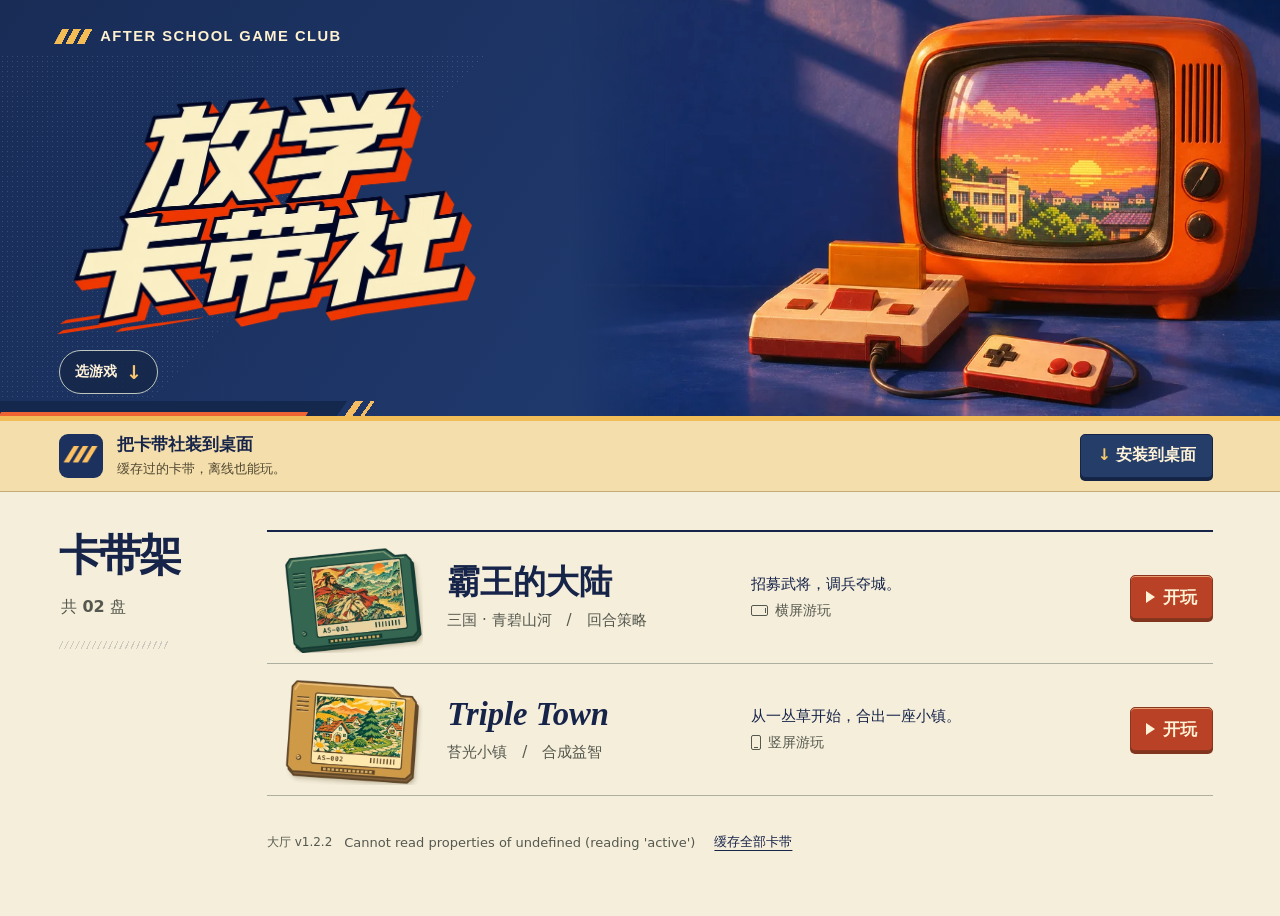
==== index.html @ d0e0dc29 "Publish the static game club v1.2.2 with unified loading feedback" ====
<!doctype html>
<html lang="zh-CN">
<head>
  <meta charset="utf-8">
  <meta name="viewport" content="width=device-width, initial-scale=1, viewport-fit=cover">
  <meta name="theme-color" content="#1c315d">
  <meta name="description" content="在放学后的窗边游戏台，挑一盘经典游戏卡带。在线玩《霸王的大陆》和《Triple Town》。">
  <title>放学卡带社</title>
  <link rel="icon" href="assets/club.svg" type="image/svg+xml">
  <link rel="stylesheet" href="club.css"><link rel="stylesheet" href="player.css">
  <link rel="manifest" href="club.webmanifest">
  <link rel="apple-touch-icon" href="assets/club-192.png">
  <meta name="mobile-web-app-capable" content="yes">
  <meta name="apple-mobile-web-app-capable" content="yes">
  <script type="module" src="catalog.js"></script>
</head>
<body>
  <main id="club-lobby">
    <header class="poster">
      <div class="poster-inner">
        <img class="room" src="assets/window-1000.webp" srcset="assets/window-600.webp 600w, assets/window-1000.webp 1000w, assets/window-1536.webp 1536w" sizes="(max-width: 650px) 114vw, 60vw" alt="" fetchpriority="high">
        <div class="imprint" lang="en"><i aria-hidden="true"></i>After School Game Club</div>
        <h1><img class="wordmark" src="assets/wordmark.webp" alt="放学卡带社" width="870" height="527"></h1>
        <a class="jump" href="#shelf">选游戏 <span aria-hidden="true">↓</span></a>
        <div class="trim" aria-hidden="true"></div>
      </div>
    </header>
    <aside class="install-panel" id="install-panel" aria-label="安装放学卡带社" hidden>
      <div class="install-inner">
        <img src="assets/club-192.png" width="44" height="44" alt="">
        <div class="install-copy"><strong>把卡带社装到桌面</strong><span>缓存过的卡带，离线也能玩。</span></div>
        <button type="button" id="install-app"><span aria-hidden="true">↓</span> 安装到桌面</button>
        <div id="install-help" hidden><p role="status"></p><button type="button" id="already-installed">已安装，收起提示</button></div>
      </div>
    </aside>
    <section id="shelf" class="shelf" aria-labelledby="shelf-title">
      <header class="shelf-heading"><h2 id="shelf-title" tabindex="-1">卡带架</h2><span id="count"></span></header>
      <div class="rows" id="rows"></div>
      <noscript>请启用 JavaScript 以载入游戏卡带。</noscript>
      <aside class="offline-tools" hidden>
        <span id="club-version"></span>
        <span id="offline-status" role="status">正在检查离线卡带…</span>
        <button type="button" id="cache-all">缓存全部卡带</button>
        <div class="cache-meter"><progress id="cache-progress" aria-label="全部卡带下载进度" max="100" value="0" hidden></progress><span id="cache-detail" hidden></span></div>
      </aside>
    </section>
  </main>
  <main class="machine" hidden>
    <div class="session" inert>
      <div class="game-controls" role="group" aria-label="游戏窗口控制">
        <button type="button" class="float-back" data-back aria-label="返回卡带架" title="返回卡带架">‹</button>
        <button type="button" id="toggle-fullscreen" aria-label="全屏游玩" aria-pressed="false" title="全屏游玩">
          <svg viewBox="0 0 24 24" aria-hidden="true"><path class="expand" d="M9 4H4v5m11-5h5v5M4 15v5h5m11-5v5h-5"/><path class="contract" d="M4 9h5V4m6 0v5h5M9 20v-5H4m11 5v-5h5"/></svg>
        </button>
      </div>
      <div class="bay" id="bay"></div>
    </div>
    <p id="screen-status" role="status" hidden></p>
    <div class="power-on" aria-hidden="true"></div>
    <section class="curtain" aria-label="卡带启动">
      <div class="ticket">
        <div class="tv"><img id="tune" alt="" width="816" height="568"><a class="back-link" data-back href="./#shelf">← 卡带架</a></div>
        <div class="ticket-info">
          <h1 class="game-name"></h1><p id="edition"></p>
          <div class="boot-info">
            <h2 id="state-title" aria-live="polite">正在载入卡带</h2>
            <p id="status" role="status">正在打开游戏…</p>
            <div id="meter" hidden><span id="percent" aria-hidden="true"></span><div class="meter-track"><progress aria-labelledby="status" max="100"></progress></div></div>
            <p class="hint" id="hint" hidden></p>
            <div class="boot-actions">
              <button class="action" id="proceed" hidden type="button"></button>
              <a class="secondary" id="open-game-tab" target="_blank" rel="noopener" hidden>在浏览器中打开</a>
            </div>
          </div>
        </div>
      </div>
    </section>
    <dialog id="leave" aria-labelledby="leave-title" aria-describedby="leave-note"><h2 id="leave-title"></h2><p id="leave-note"></p><div class="dialog-buttons"><button id="stay" class="secondary" autofocus>留在游戏</button><button id="exit" class="action"></button></div></dialog>
    <noscript>请启用 JavaScript 后再进入游戏。<a href="./">返回卡带架</a></noscript>
  </main>
  <template id="game-row">
    <a class="game-row">
      <img class="cartridge" alt="" width="128" height="101">
      <span class="identity"><strong class="game-title"></strong><span class="subtitle"></span><small class="game-version"></small></span>
      <span class="orientation"><i class="device" aria-hidden="true"></i><span class="direction"></span></span>
      <span class="description"></span>
      <span class="play-key" aria-hidden="true"><i></i>开玩</span>
    </a>
  </template>
</body>
</html>
---- club.css ----
:root {
  color-scheme: light;
  --ink: #17244a;
  --paper: #f5eedb;
  --muted: #55584e;
  --line: #adb0a1;
  --orange: #b94226;
  --safe-top: env(safe-area-inset-top, 0px);
  --safe-bottom: env(safe-area-inset-bottom, 0px);
  font-family: "PingFang SC", "Microsoft YaHei", system-ui, sans-serif;
  color: var(--ink);
  background: var(--paper);
}
* { box-sizing: border-box; }
body { margin: 0; background: radial-gradient(ellipse at 4px 7px, #8b735521 0 .55px, transparent .9px) 0 0/23px 19px, var(--paper); }
a { color: inherit; text-decoration: none; }
button { color: inherit; font: inherit; cursor: pointer; }
button:focus-visible, a:focus-visible { outline: 3px solid #2764c7; outline-offset: 3px; }
[hidden] { display: none !important; }
.poster { overflow: hidden; background: linear-gradient(126deg,#182c56,#223d74 72%,#192e5b); position: relative; border-bottom: 5px solid #f1bd58; }
.poster::after { content:""; position:absolute; bottom:0; left:0; height:4px; width:24%; background:#ef6433; transform:skewX(-30deg); }
.poster-inner { position:relative; width:min(100%,1536px); margin:auto; height:clamp(356px,32.5vw,492px); isolation:isolate; }
.poster-inner::before { content:""; position:absolute; inset:13% 62% 0 0; background:radial-gradient(#a3badb39 .7px,transparent 1px) 0 0/5px 5px; clip-path:polygon(0 0,100% 0,28% 100%,0 100%); }
.room { position:absolute; z-index:-1; right:-1%; top:50%; width:auto; height:115.4%; transform:translateY(-50%); mask-image:linear-gradient(to right,transparent,#000 15%); }
.imprint { display:flex; align-items:center; gap:11px; position:absolute; top:7%; left:4.5%; color:#fff1cf; font:900 clamp(10px,1.15vw,17px)/1 "Avenir Next",Arial,sans-serif; letter-spacing:.1em; text-transform:uppercase; }
.imprint i { display:inline-block; height:1em; width:2.15em; transform:skewX(-28deg); background:repeating-linear-gradient(to right,#f4bc55 0 23%,transparent 23% 36%); }
h1,h2,h3,p { margin:0; }
.wordmark { position:absolute; width:auto; height:63%; top:18.5%; left:4.2%; object-fit:contain; }
.jump, .back-link { display:inline-flex; align-items:center; justify-content:center; gap:9px; min-height:44px; padding:5px 15px; border:1px solid #bec6bd; background:#16294bea; color:#fff2d9; font-size:14px; font-weight:650; border-radius:24px; }
.jump { position:absolute; left:4.6%; bottom:5.2%; }
.jump span { color:#f9c56e; font-size:19px; }
.trim { position:absolute; bottom:0; left:0; width:30%; height:15px; pointer-events:none; background:linear-gradient(125deg,#14274c 0 88%,transparent 88% 90%,#f5bd61 90% 92%,transparent 92% 94%,#f5bd61 94% 95%,transparent 95%); }
.shelf { max-width:1536px; margin:auto; padding:38px 5.2% 52px 4.6%; display:grid; grid-template-columns:minmax(145px,16.8%) minmax(0,1fr); gap:14px; }
.shelf-heading h2 { font-size:clamp(34px,3.35vw,50px); line-height:1.2; letter-spacing:-.065em; }
.shelf-heading span { display:block; font-size:16px; font-weight:550; color:var(--muted); margin:16px 0 23px 2px; }
.shelf-heading span::before { content:"共 "; }
.shelf-heading::after { content:""; display:block; width:110px; height:8px; background:repeating-linear-gradient(115deg,transparent 0 3px,#17244a30 3px 4px,transparent 4px 5px); }
.rows { border-top:2px solid var(--ink); }
.game-row { display:grid; grid-template-columns:minmax(106px,18%) minmax(210px,31%) minmax(125px,1fr) auto; grid-template-rows:auto auto; grid-template-areas:"art name copy key" "art name direction key"; align-content:center; align-items:center; column-gap:10px; row-gap:8px; min-height:121px; padding:10px 0; border-bottom:1px solid var(--line); transition:background .15s; }
.cartridge { grid-area:art; width:min(100%,141px); height:auto; justify-self:center; transition: transform .17s ease; }
.identity { grid-area:name; display:flex; flex-direction:column; gap:9px; min-width:0; }
.game-title,.game-name { font:800 clamp(26px,2.55vw,40px)/1.16 "Songti SC","STSong","SimSun",serif; }
[data-game="town"] .game-title,[data-game="town"] .game-name { font-family:Georgia,"Times New Roman",serif; font-style:italic; }
.subtitle, .description { font-size:15px; }
.subtitle,.orientation { color:var(--muted); }
.description { grid-area:copy; align-self:end; }
.orientation { grid-area:direction; align-self:start; display:flex; align-items:center; gap:7px; font-size:14px; }
.direction::after { content:"游玩"; }
.mobile-genre { display:none; }
.device { width:17px; height:11px; border:1.5px solid currentColor; border-radius:2px; display:inline-grid; align-items:center; justify-items:end; padding:1px; }
.device::after { content:""; width:1px; height:5px; background:currentColor; }
[data-game="town"] .device { width:10px; height:15px; align-items:end; justify-items:center; }
[data-game="town"] .device::after { width:4px; height:1px; }
.play-key, .action { border:1px solid #893520; background:var(--orange); color:#fff3d7; box-shadow:inset 0 1px #e7a171,0 3px #81351f; border-radius:5px; font-weight:680; }
.play-key { grid-area:key; display:flex; align-items:center; justify-content:center; gap:8px; padding:0 15px; min-height:44px; font-size:17px; }
.play-key i { width:0; height:0; border-top:6px solid transparent; border-bottom:6px solid transparent; border-left:9px solid currentColor; }
@media (hover:hover) { .game-row:hover { background:#e9ddbd60; } .game-row:hover .cartridge { transform:translateY(-3px) rotate(-1deg); } .jump:hover,.back-link:hover { background:#283f65; } }
.game-row:active .play-key,.action:active { transform:translateY(2px); box-shadow:inset 0 1px #e7a171,0 1px #81351f; }
@media (min-width:651px) and (max-width:959px) {
  .shelf { display:block; padding:24px 5% 40px; }
  .shelf-heading { display:flex; align-items:baseline; justify-content:space-between; margin-bottom:12px; }
  .shelf-heading span { margin:0; } .shelf-heading::after { display:none; }
  .game-row { grid-template-columns:15% 29% 1fr auto; }
  .wordmark { height:53%; } .room { right:-14%; }
}
@media (max-width:650px) {
  .poster-inner { height:clamp(278px,96vw,470px); }
  .poster-inner::before { display:none; }
  .room { right:-3.6%; top:15.5%; width:113.6%; height:auto; transform:none; mask-image:linear-gradient(to bottom,transparent,#000 20%); }
  .wordmark { width:45.6%; height:auto; left:3.4%; top:12.3%; max-width:220px; }
  .imprint { top:max(18px,var(--safe-top)); left:5%; font-size:clamp(8px,2.25vw,12px); gap:7px; }
  .jump { right:3.7%; left:auto; top:max(2px,var(--safe-top)); bottom:auto; min-height:44px; font-size:12px; padding:3px 11px; }
  .trim { width:100%; height:7.4%; background:radial-gradient(#a3badb38 .7px,transparent 1px) 0 0/5px 5px,#273a67; }
  .trim::after { content:""; position:absolute; bottom:0; width:36%; height:12px; background:linear-gradient(125deg,#14274c 0 78%,transparent 78% 81%,#f5bd61 81% 85%,transparent 85% 89%,#f5bd61 89% 92%,transparent 92%); }
  .shelf { display:block; padding:24px 4.9% max(40px,var(--safe-bottom)); }
  .shelf-heading { display:flex; align-items:baseline; justify-content:space-between; margin-bottom:10px; }
  .shelf-heading h2 { font-size:34px; }
  .shelf-heading span { margin:0; font-size:14px; }
  .shelf-heading span::before,.shelf-heading::after,.direction::after { content:none; }
  .game-row { min-height:153px; grid-template-columns:28% minmax(0,1fr) 50px; grid-template-rows:auto auto auto; grid-template-areas:"art name key" "art direction key" "art copy copy"; column-gap:9px; row-gap:6px; padding:16px 0; }
  .cartridge { align-self:center; justify-self:start; width:106%; max-width:132px; margin-left:-4%; }
  .identity { gap:4px; }
  .game-title { font-size:clamp(21px,6.1vw,29px); }
  .subtitle,.description { font-size:13px; }
  .description { color:var(--muted); }
  .orientation { font-size:12.5px; color:var(--ink); min-height:20px; }
  .device { color:var(--muted); }
  .desktop-genre { display:none; } .mobile-genre { display:inline; }
  .play-key { flex-direction:column; gap:2px; width:50px; min-height:49px; font-size:13px; padding:4px; }
}
@media (max-width:350px) { .game-row { grid-template-columns:24% 1fr 44px; column-gap:6px; } .play-key { width:44px; } }
@media (prefers-reduced-motion:reduce) { *,*::before,*::after { transition:none !important; animation:none !important; scroll-behavior:auto !important; } }
.offline-tools { grid-column:2; display:flex; align-items:center; flex-wrap:wrap; gap:6px 12px; padding-top:10px; font-size:13px; color:var(--muted); }
.offline-tools button { font:inherit; min-height:44px; padding:4px 7px; border:0; background:transparent; color:var(--ink); text-decoration:underline; text-underline-offset:4px; }
.offline-tools button:disabled { opacity:.6; }
.install-panel { background:#f4dfac; border-bottom:1px solid #c3aa77; }
.install-inner { max-width:1536px; margin:auto; padding:12px 5.2% 12px 4.6%; display:grid; grid-template-columns:auto 1fr auto; gap:5px 14px; align-items:center; }
.install-inner img { border-radius:9px; }
.install-copy { display:grid; gap:3px; }
.install-copy strong { font-size:17px; }
.install-copy span,#install-help { font-size:13px; line-height:1.5; color:#514831; }
#install-app { border:1px solid #17244a; border-radius:5px; min-height:44px; padding:6px 16px; background:#253d69; box-shadow:0 3px #142444; color:#fff3d7; font-weight:700; }
#install-app span { color:#f7c968; }
#install-app:active { transform:translateY(2px); box-shadow:0 1px #142444; }
#install-help { grid-column:2 / -1; }
#already-installed { border:0; min-height:44px; background:transparent; padding:4px 0; color:var(--ink); text-decoration:underline; text-underline-offset:3px; }
@media(max-width:650px) {
  .install-inner { gap:5px 9px; padding:10px 4.9%; }
  .install-inner img { width:32px; height:32px; border-radius:6px; }
  .install-copy strong { font-size:15px; } .install-copy span { font-size:12px; }
  #install-app { padding:5px 10px; font-size:14px; }
  #install-help { grid-column:1 / -1; padding-top:5px; }
}
@media(max-width:959px) { .offline-tools { margin-top:8px; } }

.game-version,#club-version { font-size:12px; color:var(--muted); font-variant-numeric:tabular-nums; }
.game-version:empty,.cache-meter:has(progress[hidden]) { display:none; }
.cache-meter { display:flex; align-items:center; flex-wrap:wrap; width:100%; gap:6px 12px; font-variant-numeric:tabular-nums; }
#cache-progress { max-width:280px; flex:1 1 120px; }
---- player.css ----
.player { overflow:hidden; }
.machine,.session,.curtain { position:fixed; inset:0; }
.session { background:#121b2a; }
.bay { position:absolute; inset:0; overflow:hidden; }
.bay iframe { display:block; border:0; width:100%; height:100%; }
.game-controls { position:absolute; z-index:2; display:flex; align-items:center; top:calc(env(safe-area-inset-top,0px) + 6px); left:calc(env(safe-area-inset-left,0px) + 4px); touch-action:none; user-select:none; -webkit-user-select:none; }
.game-controls button { position:relative; isolation:isolate; width:44px; height:44px; display:grid; place-items:center; padding:0; border:0; border-radius:50%; color:white; background:transparent; }
.game-controls button::before { content:""; position:absolute; inset:5px; z-index:-1; border:1px solid #fff8; border-radius:50%; background:#142544bd; box-shadow:0 2px 6px #14203948; }
.game-controls button:hover::before,.game-controls button:focus-visible::before { background:#142544; }
.float-back { font:500 30px/1 system-ui,sans-serif; }
#toggle-fullscreen svg { width:18px; height:18px; fill:none; stroke:currentColor; stroke-width:2; stroke-linecap:round; stroke-linejoin:round; }
#toggle-fullscreen .contract,#toggle-fullscreen[aria-pressed="true"] .expand { display:none; }
#toggle-fullscreen[aria-pressed="true"] .contract { display:block; }
#screen-status { position:absolute; z-index:2; left:50%; bottom:max(16px,env(safe-area-inset-bottom)); transform:translateX(-50%); margin:0; max-width:90%; width:max-content; border-radius:5px; background:#142544ed; color:white; padding:8px 14px; font-size:14px; pointer-events:none; }
@media (orientation:portrait) { body[data-game="town"] .game-controls { top:calc(73% - 22px); } }
@media (orientation:landscape) {
  /* The campaign date occupies the upper left; this gap also clears character selection. */
  body[data-game="sanguo"] .game-controls { top:env(safe-area-inset-top,0px); left:min(64%,calc(100% - 90px - env(safe-area-inset-right,0px))); }
}
.machine { z-index:10; }
.power-on { display:none; pointer-events:none; position:fixed; inset:0; z-index:3; background:linear-gradient(180deg,#13223a 44%,#f8d294 49.7%,#fff6d4 50%,#edbb77 50.3%,#13223a 56%); }
.machine.entering .power-on { display:block; animation:crt-open .44s ease-out both; }
.machine.entering .curtain { animation:curtain-out .35s ease both; pointer-events:none; }
.ticket { animation:ticket-in .32s ease-out both; }
@keyframes ticket-in { from { opacity:.25; transform:translateY(12px) scale(.98); } to { opacity:1; transform:none; } }
@keyframes curtain-out { to { opacity:0; } }
@keyframes crt-open { 0% {opacity:0;transform:scaleY(.008)} 24% {opacity:.9;transform:scaleY(.015)} 68% {opacity:.23;transform:scaleY(1)} 100% {opacity:0;transform:scaleY(1)} }
.curtain { display:grid; place-items:safe center; overflow:auto; background:radial-gradient(ellipse at 50% 20%,#344c77,#17284a); padding:max(20px,var(--safe-top)) 12px max(20px,var(--safe-bottom)); }
.ticket { background:var(--paper); width:min(100%,420px); overflow:hidden; border-radius:5px; box-shadow:0 12px 36px #06112350; }
.tv { position:relative; border-bottom:5px solid #ebad4e; background:#1d345c; }
.tv img { display:block; width:100%; height:auto; aspect-ratio:816/568; object-fit:cover; }
.tv img:not([src]) { visibility:hidden; }
.tv .back-link { position:absolute; top:12px; left:14px; }
.ticket-info { padding:20px 24px 28px; }
.game-name { font-size:30px; } #edition { color:var(--muted); font-size:15px; margin:7px 0 19px; }
.boot-info { border-top:1px solid var(--line); padding-top:24px; }
.boot-info h2 { font-size:26px; line-height:1.3; }
#status,.hint,dialog p { margin:12px 0; line-height:1.5; color:var(--muted); }
#meter { position:relative; margin:20px 0; }
#percent { display:block; min-height:1.2em; text-align:right; font:700 17px ui-monospace,monospace; color:var(--orange); }
.meter-track { position:relative; overflow:hidden; background:#d9d1bd; }
.meter-track progress { display:block; }
#meter.indeterminate progress { opacity:0; }
#meter.indeterminate .meter-track::before { content:""; position:absolute; inset:0 auto 0 0; width:30%; background:var(--orange); animation:scan-card 1.2s ease-in-out infinite alternate; }
@keyframes scan-card { to { transform:translateX(233%); } }
@media (prefers-reduced-motion:reduce) {
  #meter.indeterminate .meter-track::before { animation:none; width:100%; background:repeating-linear-gradient(120deg,#ab704a 0 3px,transparent 3px 8px); }
}
progress { appearance:none; width:100%; height:12px; border:0; color:var(--orange); background:#d9d1bd; }
progress::-webkit-progress-bar { background:#d9d1bd; } progress::-webkit-progress-value { background:var(--orange); } progress::-moz-progress-bar { background:var(--orange); }
.meter-track::after { content:""; position:absolute; inset:0; pointer-events:none; background:repeating-linear-gradient(90deg,transparent 0 calc(5% - 3px),var(--paper) calc(5% - 3px) 5%); }
.action,.secondary { min-height:46px; padding:8px 16px; }
.boot-actions { display:flex; flex-wrap:wrap; gap:10px; }
.boot-actions button { flex:1 1 105px; margin:5px 0 3px; }
.boot-actions a { display:inline-grid; place-items:center; text-decoration:none; color:inherit; }
dialog { width:min(90vw,360px); background:var(--paper); color:var(--ink); border:1px solid var(--ink); border-radius:6px; padding:24px; }
dialog::backdrop { background:#101b30b8; }
.dialog-buttons { display:flex; gap:12px; justify-content:flex-end; margin-top:20px; }
.secondary { border:1px solid var(--muted); background:transparent; border-radius:4px; }
@media(max-width:500px) and (orientation:portrait) { .curtain { padding:0; align-items:start; background:var(--paper); } .ticket { width:100%; border-radius:0; box-shadow:none; padding-bottom:var(--safe-bottom); } .tv .back-link { top:max(12px,var(--safe-top)); } }
@media(min-width:500px) and (orientation:landscape) {
  .ticket { display:grid; grid-template-columns:1.04fr 1fr; width:min(94%,830px); }
  .tv { border-bottom:0; border-right:4px solid #ebad4e; } .tv img { height:100%; object-position:62% center; }
  .ticket-info { padding:24px; }
}
@media(min-width:500px) and (max-height:440px) and (orientation:landscape) {
  .curtain { padding-top:max(8px,var(--safe-top)); padding-bottom:max(8px,var(--safe-bottom)); }
  .ticket { grid-template-columns:.8fr 1.2fr; }
  .ticket-info { padding:16px; } .boot-info { padding-top:12px; } #edition { margin-bottom:10px; }
}
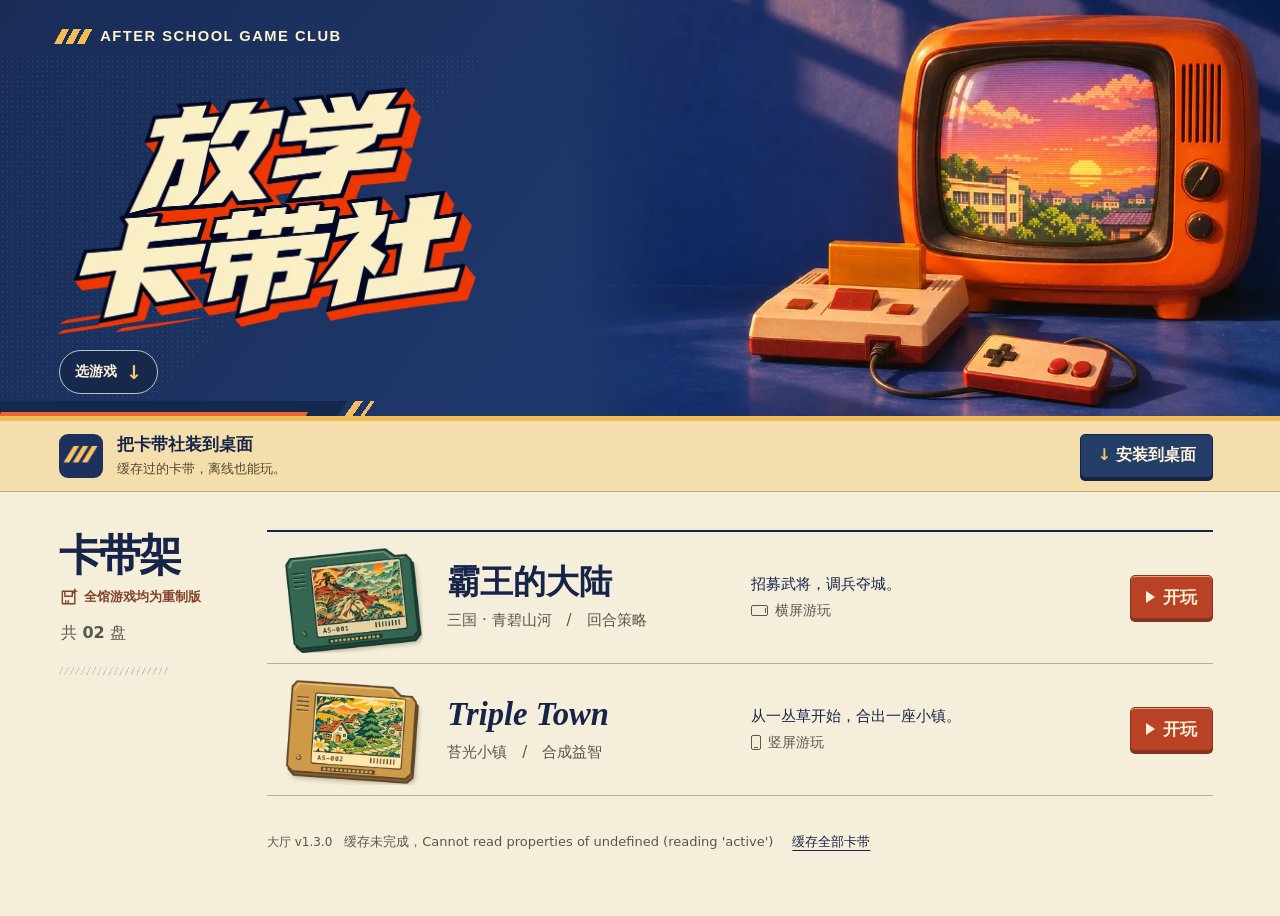
==== commit ac04e934: "Automatically cache cartridges on first visit and deploy through Cloudflare" ====
--- a/index.html
+++ b/index.html
@@ -34,7 +34,11 @@
       </div>
     </aside>
     <section id="shelf" class="shelf" aria-labelledby="shelf-title">
-      <header class="shelf-heading"><h2 id="shelf-title" tabindex="-1">卡带架</h2><span id="count"></span></header>
+      <header class="shelf-heading">
+        <div><h2 id="shelf-title" tabindex="-1">卡带架</h2>
+          <p class="remake-note"><svg viewBox="0 0 24 24" width="20" height="20" fill="none" stroke="currentColor" stroke-width="1.7" stroke-linejoin="round" aria-hidden="true"><path d="M4 5h12l3 3v12H4z M7 5v6h9V5 M8 16v4m3-4v4"/><path d="m19 1 1.1 2.9L23 5l-2.9 1.1L19 9l-1.1-2.9L15 5l2.9-1.1z" fill="currentColor" stroke="none"/></svg>全馆游戏均为重制版</p>
+        </div><span id="count"></span>
+      </header>
       <div class="rows" id="rows"></div>
       <noscript>请启用 JavaScript 以载入游戏卡带。</noscript>
       <aside class="offline-tools" hidden>
--- a/club.css
+++ b/club.css
@@ -32,6 +32,8 @@
 .trim { position:absolute; bottom:0; left:0; width:30%; height:15px; pointer-events:none; background:linear-gradient(125deg,#14274c 0 88%,transparent 88% 90%,#f5bd61 90% 92%,transparent 92% 94%,#f5bd61 94% 95%,transparent 95%); }
 .shelf { max-width:1536px; margin:auto; padding:38px 5.2% 52px 4.6%; display:grid; grid-template-columns:minmax(145px,16.8%) minmax(0,1fr); gap:14px; }
 .shelf-heading h2 { font-size:clamp(34px,3.35vw,50px); line-height:1.2; letter-spacing:-.065em; }
+.remake-note { display:flex; align-items:center; gap:5px; margin:6px 0 0; color:#804327; font-size:13px; font-weight:650; }
+.remake-note svg { flex:none; }
 .shelf-heading span { display:block; font-size:16px; font-weight:550; color:var(--muted); margin:16px 0 23px 2px; }
 .shelf-heading span::before { content:"共 "; }
 .shelf-heading::after { content:""; display:block; width:110px; height:8px; background:repeating-linear-gradient(115deg,transparent 0 3px,#17244a30 3px 4px,transparent 4px 5px); }
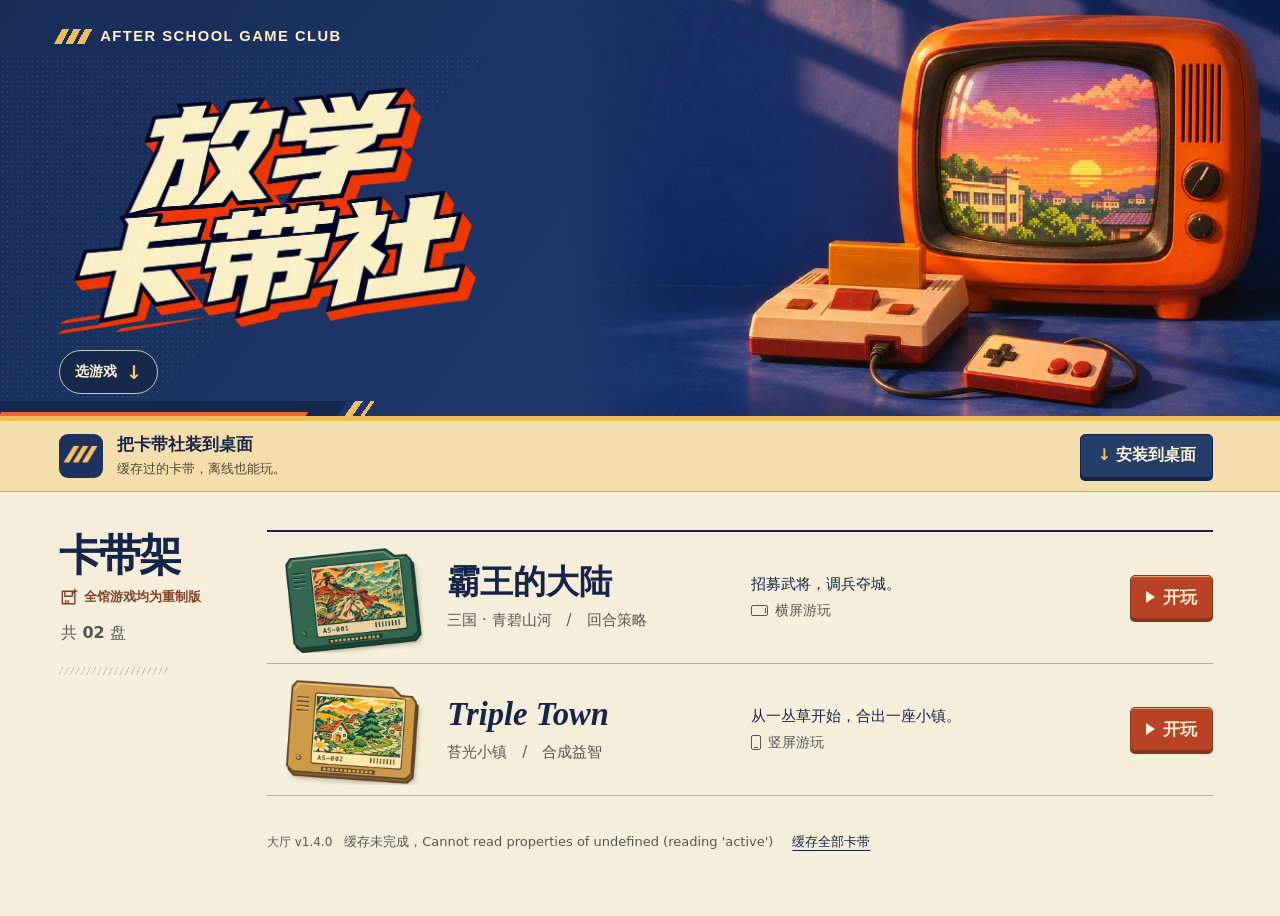
==== commit cd508ded: "Open landscape games sideways on phones and parallelize cartridge downloads" ====
--- a/index.html
+++ b/index.html
@@ -53,7 +53,7 @@
     <div class="session" inert>
       <div class="game-controls" role="group" aria-label="游戏窗口控制">
         <button type="button" class="float-back" data-back aria-label="返回卡带架" title="返回卡带架">‹</button>
-        <button type="button" id="toggle-fullscreen" aria-label="全屏游玩" aria-pressed="false" title="全屏游玩">
+        <button type="button" id="toggle-fullscreen" aria-label="全屏游玩" aria-pressed="false" title="全屏游玩" hidden>
           <svg viewBox="0 0 24 24" aria-hidden="true"><path class="expand" d="M9 4H4v5m11-5h5v5M4 15v5h5m11-5v5h-5"/><path class="contract" d="M4 9h5V4m6 0v5h5M9 20v-5H4m11 5v-5h5"/></svg>
         </button>
       </div>
--- a/player.css
+++ b/player.css
@@ -1,9 +1,23 @@
 .player { overflow:hidden; }
-.machine,.session,.curtain { position:fixed; inset:0; }
+.machine {
+  position:fixed; inset:0; z-index:10; container:game-screen / size;
+  --safe-left:env(safe-area-inset-left,0px); --safe-right:env(safe-area-inset-right,0px);
+}
+.session,.curtain { position:absolute; inset:0; }
+@media (any-pointer:coarse) and (orientation:portrait) {
+  .machine[data-layout="landscape"] {
+    inset:0 auto auto 100%; width:100vh; height:100vw; width:100dvh; height:100dvw;
+    transform-origin:top left; transform:rotate(90deg);
+    --safe-left:env(safe-area-inset-top,0px); --safe-top:env(safe-area-inset-right,0px);
+    --safe-right:env(safe-area-inset-bottom,0px); --safe-bottom:env(safe-area-inset-left,0px);
+  }
+  /* A modal dialog is in the browser's top layer, outside the transformed surface. */
+  .machine[data-layout="landscape"] dialog[open] { transform:rotate(90deg); max-height:90vw; }
+}
 .session { background:#121b2a; }
 .bay { position:absolute; inset:0; overflow:hidden; }
 .bay iframe { display:block; border:0; width:100%; height:100%; }
-.game-controls { position:absolute; z-index:2; display:flex; align-items:center; top:calc(env(safe-area-inset-top,0px) + 6px); left:calc(env(safe-area-inset-left,0px) + 4px); touch-action:none; user-select:none; -webkit-user-select:none; }
+.game-controls { position:absolute; z-index:2; display:flex; align-items:center; top:calc(var(--safe-top) + 6px); left:calc(var(--safe-left) + 4px); touch-action:none; user-select:none; -webkit-user-select:none; }
 .game-controls button { position:relative; isolation:isolate; width:44px; height:44px; display:grid; place-items:center; padding:0; border:0; border-radius:50%; color:white; background:transparent; }
 .game-controls button::before { content:""; position:absolute; inset:5px; z-index:-1; border:1px solid #fff8; border-radius:50%; background:#142544bd; box-shadow:0 2px 6px #14203948; }
 .game-controls button:hover::before,.game-controls button:focus-visible::before { background:#142544; }
@@ -11,21 +25,20 @@
 #toggle-fullscreen svg { width:18px; height:18px; fill:none; stroke:currentColor; stroke-width:2; stroke-linecap:round; stroke-linejoin:round; }
 #toggle-fullscreen .contract,#toggle-fullscreen[aria-pressed="true"] .expand { display:none; }
 #toggle-fullscreen[aria-pressed="true"] .contract { display:block; }
-#screen-status { position:absolute; z-index:2; left:50%; bottom:max(16px,env(safe-area-inset-bottom)); transform:translateX(-50%); margin:0; max-width:90%; width:max-content; border-radius:5px; background:#142544ed; color:white; padding:8px 14px; font-size:14px; pointer-events:none; }
-@media (orientation:portrait) { body[data-game="town"] .game-controls { top:calc(73% - 22px); } }
-@media (orientation:landscape) {
+#screen-status { position:absolute; z-index:2; left:50%; bottom:max(16px,var(--safe-bottom)); transform:translateX(-50%); margin:0; max-width:90%; width:max-content; border-radius:5px; background:#142544ed; color:white; padding:8px 14px; font-size:14px; pointer-events:none; }
+@container game-screen (orientation:portrait) { body[data-game="town"] .game-controls { top:calc(73% - 22px); } }
+@container game-screen (orientation:landscape) {
   /* The campaign date occupies the upper left; this gap also clears character selection. */
-  body[data-game="sanguo"] .game-controls { top:env(safe-area-inset-top,0px); left:min(64%,calc(100% - 90px - env(safe-area-inset-right,0px))); }
+  body[data-game="sanguo"] .game-controls { top:var(--safe-top); left:min(64%,calc(100% - 90px - var(--safe-right))); }
 }
-.machine { z-index:10; }
-.power-on { display:none; pointer-events:none; position:fixed; inset:0; z-index:3; background:linear-gradient(180deg,#13223a 44%,#f8d294 49.7%,#fff6d4 50%,#edbb77 50.3%,#13223a 56%); }
+.power-on { display:none; pointer-events:none; position:absolute; inset:0; z-index:3; background:linear-gradient(180deg,#13223a 44%,#f8d294 49.7%,#fff6d4 50%,#edbb77 50.3%,#13223a 56%); }
 .machine.entering .power-on { display:block; animation:crt-open .44s ease-out both; }
 .machine.entering .curtain { animation:curtain-out .35s ease both; pointer-events:none; }
 .ticket { animation:ticket-in .32s ease-out both; }
 @keyframes ticket-in { from { opacity:.25; transform:translateY(12px) scale(.98); } to { opacity:1; transform:none; } }
 @keyframes curtain-out { to { opacity:0; } }
 @keyframes crt-open { 0% {opacity:0;transform:scaleY(.008)} 24% {opacity:.9;transform:scaleY(.015)} 68% {opacity:.23;transform:scaleY(1)} 100% {opacity:0;transform:scaleY(1)} }
-.curtain { display:grid; place-items:safe center; overflow:auto; background:radial-gradient(ellipse at 50% 20%,#344c77,#17284a); padding:max(20px,var(--safe-top)) 12px max(20px,var(--safe-bottom)); }
+.curtain { display:grid; place-items:safe center; overflow:auto; background:radial-gradient(ellipse at 50% 20%,#344c77,#17284a); padding:max(20px,var(--safe-top)) max(12px,var(--safe-right)) max(20px,var(--safe-bottom)) max(12px,var(--safe-left)); }
 .ticket { background:var(--paper); width:min(100%,420px); overflow:hidden; border-radius:5px; box-shadow:0 12px 36px #06112350; }
 .tv { position:relative; border-bottom:5px solid #ebad4e; background:#1d345c; }
 .tv img { display:block; width:100%; height:auto; aspect-ratio:816/568; object-fit:cover; }
@@ -57,13 +70,13 @@
 dialog::backdrop { background:#101b30b8; }
 .dialog-buttons { display:flex; gap:12px; justify-content:flex-end; margin-top:20px; }
 .secondary { border:1px solid var(--muted); background:transparent; border-radius:4px; }
-@media(max-width:500px) and (orientation:portrait) { .curtain { padding:0; align-items:start; background:var(--paper); } .ticket { width:100%; border-radius:0; box-shadow:none; padding-bottom:var(--safe-bottom); } .tv .back-link { top:max(12px,var(--safe-top)); } }
-@media(min-width:500px) and (orientation:landscape) {
+@container game-screen (max-width:500px) and (orientation:portrait) { .curtain { padding:0; align-items:start; background:var(--paper); } .ticket { width:100%; border-radius:0; box-shadow:none; padding-bottom:var(--safe-bottom); } .tv .back-link { top:max(12px,var(--safe-top)); } }
+@container game-screen (min-width:500px) and (orientation:landscape) {
   .ticket { display:grid; grid-template-columns:1.04fr 1fr; width:min(94%,830px); }
   .tv { border-bottom:0; border-right:4px solid #ebad4e; } .tv img { height:100%; object-position:62% center; }
   .ticket-info { padding:24px; }
 }
-@media(min-width:500px) and (max-height:440px) and (orientation:landscape) {
+@container game-screen (min-width:500px) and (max-height:440px) and (orientation:landscape) {
   .curtain { padding-top:max(8px,var(--safe-top)); padding-bottom:max(8px,var(--safe-bottom)); }
   .ticket { grid-template-columns:.8fr 1.2fr; }
   .ticket-info { padding:16px; } .boot-info { padding-top:12px; } #edition { margin-bottom:10px; }
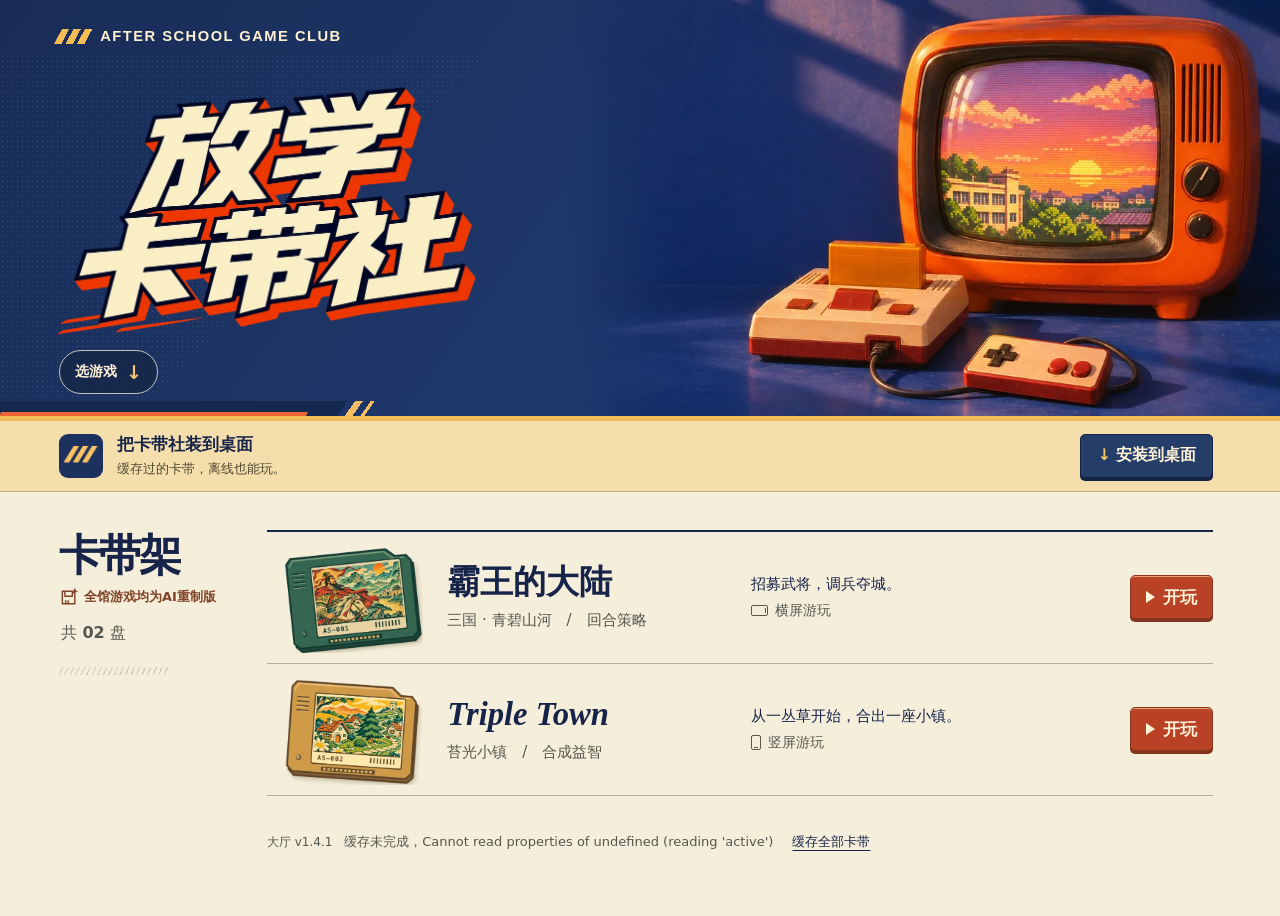
==== commit dd4b7059: "Confirm before leaving every cartridge and label the AI remakes" ====
--- a/index.html
+++ b/index.html
@@ -36,7 +36,7 @@
     <section id="shelf" class="shelf" aria-labelledby="shelf-title">
       <header class="shelf-heading">
         <div><h2 id="shelf-title" tabindex="-1">卡带架</h2>
-          <p class="remake-note"><svg viewBox="0 0 24 24" width="20" height="20" fill="none" stroke="currentColor" stroke-width="1.7" stroke-linejoin="round" aria-hidden="true"><path d="M4 5h12l3 3v12H4z M7 5v6h9V5 M8 16v4m3-4v4"/><path d="m19 1 1.1 2.9L23 5l-2.9 1.1L19 9l-1.1-2.9L15 5l2.9-1.1z" fill="currentColor" stroke="none"/></svg>全馆游戏均为重制版</p>
+          <p class="remake-note"><svg viewBox="0 0 24 24" width="20" height="20" fill="none" stroke="currentColor" stroke-width="1.7" stroke-linejoin="round" aria-hidden="true"><path d="M4 5h12l3 3v12H4z M7 5v6h9V5 M8 16v4m3-4v4"/><path d="m19 1 1.1 2.9L23 5l-2.9 1.1L19 9l-1.1-2.9L15 5l2.9-1.1z" fill="currentColor" stroke="none"/></svg>全馆游戏均为AI重制版</p>
         </div><span id="count"></span>
       </header>
       <div class="rows" id="rows"></div>
